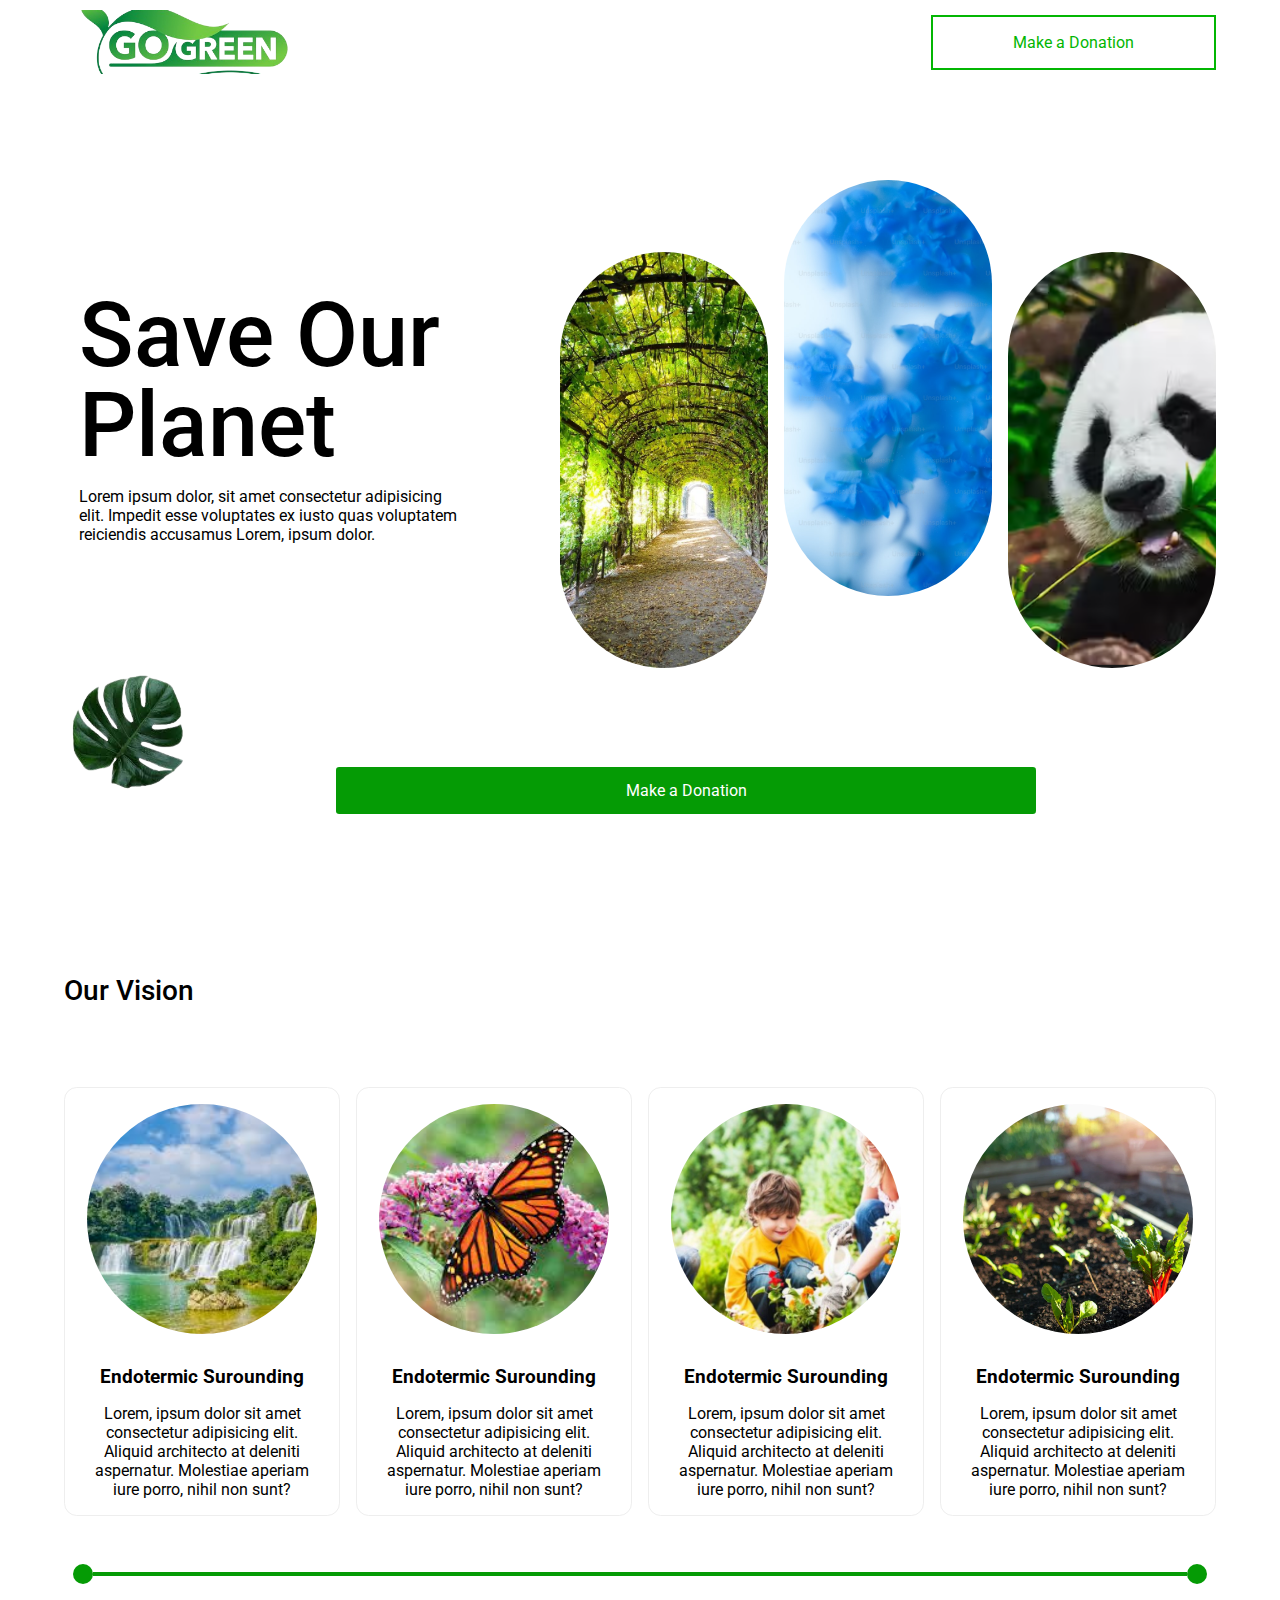
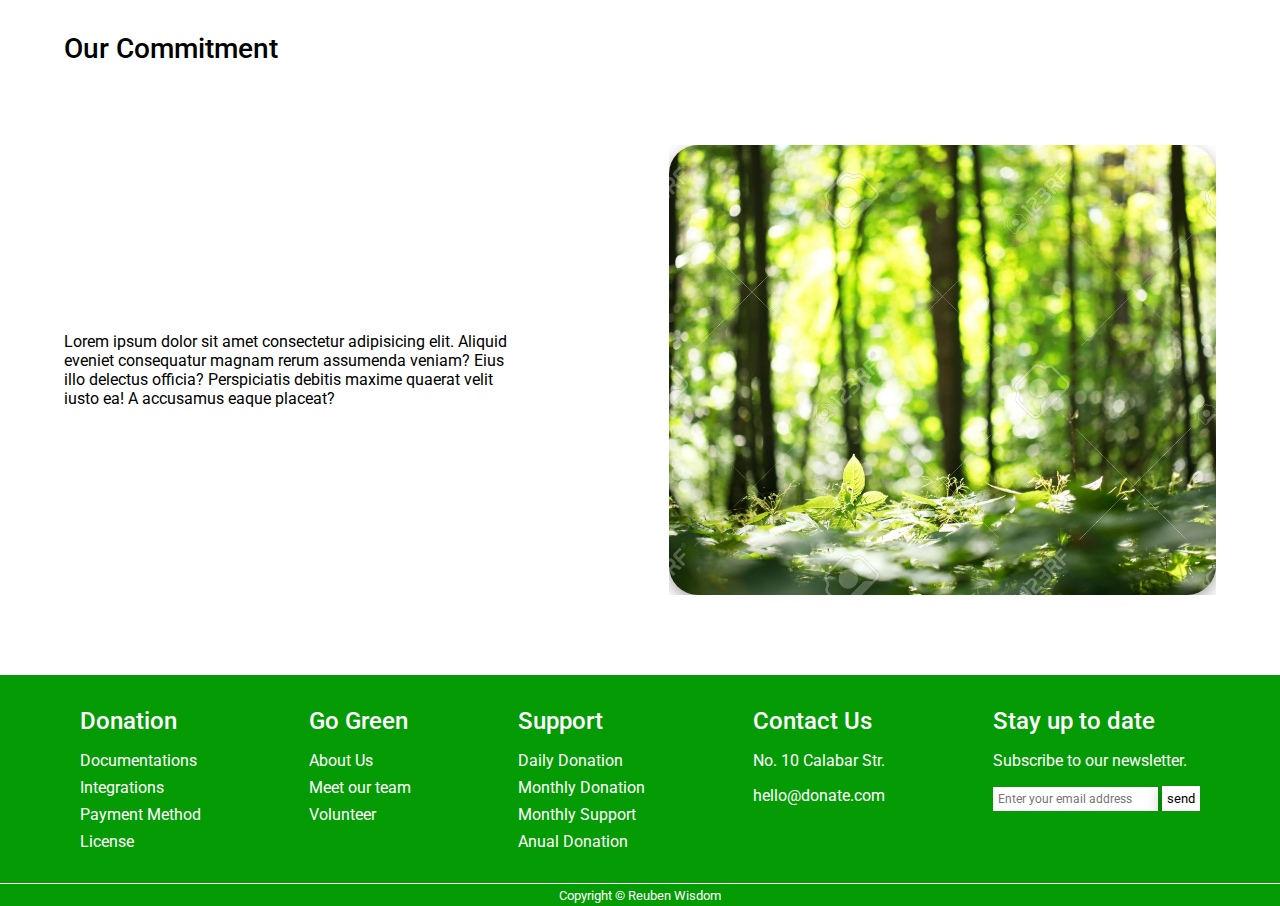
==== index.html @ 71fddc65 "Donation and Charity Website, project to be added to my portfolio" ====
<!DOCTYPE html>
<html lang="en">
<head>
    <meta charset="UTF-8">
    <meta name="viewport" content="width=device-width, initial-scale=1.0">
    <title>Donation</title>
    <link rel="stylesheet" href="./css/style.css">
</head>
<body>
    <header>
        <nav class="container">
            <div class="logo">
                <img src="./images/Logo_gogreen-removebg-preview.png" alt="">
            </div>

            <div class="nav_button">
                <button id="navigate">Make a Donation</button>
            </div>
        </nav>
    </header>

    <!-- End of header section -->

    <section>
        <div class="hero_column container">
            <div class="hero_row">
                <div class="hero_text">
                    <h1>Save Our Planet</h1>
                    <p>Lorem ipsum dolor, sit amet consectetur adipisicing elit. Impedit esse voluptates ex iusto quas voluptatem reiciendis accusamus Lorem, ipsum dolor.</p>
                </div>

                <div class="hero_images">
                    <div class="image_row first"></div>
                    <div class="image_row second"></div>
                    <div class="image_row third"></div>
                </div>
            </div>
        </div>
    </section>

    <div class="action_column container">
        <div class="action_row">
            <div class="action_img">
                <img src="./images/Green_leave-removebg-preview.png" alt="">
            </div>
    
            <div class="action_btn">
                <button id="next_page">Make a Donation</button>
            </div>
        </div>
    </div>

    <!-- End of the action coulumn section -->

    <section>
        <div class="vision_main container">
            <div class="vision_column">
                <div class="vision_text">
                    <h1>Our Vision</h1>
                </div>

                <div class="vision_card_container">
                    <!-- Card elements are generated using the javascript, and the data are stored in data.js -->
                </div>
            </div>
        </div>
    </section>

    <!-- End of the vision section -->


    <section class="container">
        <div class="web_line">
            <div class="circle"></div>
            <div class="line"></div>
            <div class="circle"></div>
        </div>
    </section>

    <!-- End of website line -->

    <section>
        <div class="commitment_main container">
            <div class="commitment_column">

                <div class="commitment_text">
                    <h1>Our Commitment</h1>
                </div>

                <div class="commitment_grid">
                    <div class="commitment_txt">
                        <p>Lorem ipsum dolor sit amet consectetur adipisicing elit. Aliquid eveniet consequatur magnam rerum assumenda veniam? Eius illo delectus officia? Perspiciatis debitis maxime quaerat velit iusto ea! A accusamus eaque placeat?</p>
                    </div>
                    <div class="commitment_img">
                        <img src="./images/Blur Forest.jpg" alt="">
                    </div>
                </div>
            </div>
        </div>
    </section>

    <!-- End of the commitment section -->


    <section class="footer">
        <div class="footer_row container">
            <div class="footer_column">
                <div class="footer_main">
                    <h2>Donation</h2>
                    <ul>
                        <li><a href="#">Documentations</a></li>
                        <li><a href="#">Integrations</a></li>
                        <li><a href="#">Payment Method</a></li>
                        <li><a href="#">License</a></li>
                    </ul>
                </div>
    
                <div class="footer_main">
                    <h2>Go Green</h2>
                    <ul>
                        <li><a href="#">About Us</a></li>
                        <li><a href="#">Meet our team</a></li>
                        <li><a href="#">Volunteer</a></li>
                    </ul>
                </div>
    
                <div class="footer_main">
                    <h2>Support</h2>
                    <ul>
                        <li><a href="#">Daily Donation</a></li>
                        <li><a href="#">Monthly Donation</a></li>
                        <li><a href="#">Monthly Support</a></li>
                        <li><a href="#">Anual Donation</a></li>
                    </ul>
                </div>
    
                <div class="footer_main">
                    <h2>Contact Us</h2>
                    <p>No. 10 Calabar Str.</p>
                    <p>hello@donate.com</p>
                </div>
    
                <div class="footer_main">
                    <h2>Stay up to date</h2>
                    <p>Subscribe to our newsletter.</p>
                    <div class="input-main2">
                        <div class="footer-input">
                            <input type="email" placeholder="Enter your email address">
                            <button>send</button>
                        </div>
                    </div>
                </div>
            </div>
        </div>
    </section>

    <section class="last">
        <div class="copy container">
            <div class="footer_copy">
                <small>Copyright &copy; Reuben Wisdom</small>
            </div>
        </div>
    </section>
    

    <script src="./scripts/data.js"></script>
    <script src="./scripts/app.js"></script>
</body>
</html>
---- css/style.css ----
@import url('https://fonts.googleapis.com/css2?family=Poppins:ital,wght@0,300;1,300;1,400;1,500;1,600;1,700&family=Prompt&family=Roboto:wght@100;300;400;500;700&display=swap');

*{
    margin: 0;
    padding: 0;
    box-sizing: border-box;
    font-family: 'Roboto', sans-serif;
    scroll-behavior: smooth;
    list-style: none;
    text-decoration: none;
    overflow-x: hidden;
}

:root{
    --text-color: #000;
    --bg-color: #fff;
    --transition: .4s ease;
    --box-shadow: rgba(0, 0, 0, 0.35) 0px 5px 15px;
    --bg2-color: rgb(5, 155, 5);
}

.container{
    width: 90%;
    margin: auto;
}

nav{
    display: flex;
    align-items: center;
    justify-content: space-between;
    padding: 10px 0;
}

.logo{
    height: 4rem;
    width: 15rem;
    cursor: pointer;
    overflow: hidden;
}

.logo img{
    height: 100%;
    width: 100%;
    object-fit: cover;
}

.nav_button button{
    padding: 1rem 5rem;
    background: transparent;
    border: 2px solid rgb(3, 182, 3);
    color: rgb(3, 182, 3);
    font-family: 'Roboto', sans-serif;
    font-size: 1rem;
    cursor: pointer;
}

/* End of header section */

.hero_column{
    margin-top: 6rem;
}

.hero_row{
    display: flex;
    /* align-items: center; */
    justify-content: space-between;
}

.hero_row .hero_text{
    max-width: 40%;
}

.hero_text{
    display: flex;
    flex-direction: column;
    gap: 1rem;
    margin-top: 6rem;
    padding: 15px;
}

.hero_text h1{
    font-size: 90px;
    font-weight: 500;
    line-height: 1;
    color: var(--text-color);
    overflow: hidden;
}

.hero_text p{
    width: 90%;
}

.hero_images{
    display: flex;
    gap: 1rem;
}

.image_row{
    height: 26rem;
    width: 13rem;
    background: red;
    border-radius: 7rem;
}

.first,
.third{
    margin-top: 4.5rem;
}

.first{
    background: url(../images/Green_walk.jpg);
    background-repeat: no-repeat;
    background-size: cover;
}

.second{
    background: url(../images/Blue\ Smoke.jpeg);
    background-repeat: no-repeat;
    background-size: cover;
}

.third{
    background: url(../images/panda\ real.png);
    background-repeat: no-repeat;
    background-size: cover;
}

/* End of hero section */

.action_row{
    display: flex;
    align-items: last baseline;
    gap: 9rem;
    margin-bottom: 3rem;
}

.action_img img{
    height: 8rem;
    width: 8rem;
    object-fit: cover;
}

.action_btn button{
    width: 700px;
    padding: .9rem .2rem;
    font-family: 'Roboto', sans-serif;
    font-size: 1rem;
    background: var(--bg2-color);
    color: var(--bg-color);
    outline: none;
    border: none;
    border-radius: .2rem;
    cursor: pointer;
}

.action_column{
    margin-bottom: 7rem;
}

/* End of action button section */

.vision_text h1{
    color: var(--text-color);
    font-size: 28px;
    font-weight: 500;
}

.vision_column{
    display: flex;
    flex-direction: column;
    gap: 5rem;
}

.card_main{
    border: 1px solid #eee;
    display: flex;
    flex-direction: column;
    align-items: center;
    max-width: 23rem;
    gap: 2rem;
    padding: 1rem;
    border-radius: .8rem;
}

.card_img{
    height: 230px;
    width: 230px;
    overflow: hidden;
}

.card_img img{
    height: 100%;
    width: 100%;
    object-fit: cover;
    border-radius: 50%;
}

.card_text{
    display: flex;
    flex-direction: column;
    gap: 1rem;
    text-align: center;
}

.vision_card_container{
    display: grid;
    grid-template-columns: repeat(4, 1fr);
    gap: 1rem;
}

/* End of Vision section */

.web_line{
    display: flex;
    align-items: center;
    justify-content: center;
    margin-top: 3rem;
    margin-bottom: 3rem;
}

.circle{
    height: 20px;
    width: 20px;
    border-radius: 50%;
    background: var(--bg2-color);
}

.line{
    height: 4px;
    width: 95%;
    background: var(--bg2-color);
}

/* End of the web_line section */

.commitment_column{
    display: flex;
    flex-direction: column;
    gap: 5rem;
}

.commitment_text h1{
    color: var(--text-color);
    font-size: 28px;
    font-weight: 500;
}

.commitment_grid{
    display: flex;
    gap: 2rem;
    align-items: center;
}

.commitment_grid .commitment_txt{
    width: 50%;
}

.commitment_grid .commitment_txt p{
    text-align: start;
    width: 80%;
}

.commitment_img{
    height: 450px;
    width: 550px;
    overflow: hidden;
}

.commitment_img img{
    height: 100%;
    width: 100%;
    object-fit: cover;
    border-radius: 1.8rem;
    box-shadow: var(--box-shadow);
}

/* End of the commitment section */

.footer{
    background: var(--bg2-color);
    margin-top: 5rem;
}

.footer_column{
    display: flex;
    padding: 2rem 1rem;
    justify-content: space-between;
}

.footer_main h2{
    color: var(--bg-color);
    font-weight: 500;
    font-size: 24px;
}

.footer_main{
    display: flex;
    flex-direction: column;
    gap: 1rem;
}

.footer_main ul{
    display: flex;
    flex-direction: column;
    gap: .5rem;
}

.footer_main ul li a{
    color: var(--bg-color);
    font-size: 16px;
    font-weight: 400;
}

.footer_main p{
    color: var(--bg-color);
}

.footer-input input,
.footer-input button{
    padding: .3rem ;
}

.footer-input input{
    outline: none;
    border: none;
    color: var(--text-color);
    font-size: 12px;
}

.footer-input button{
    background: var(--bg-color);
    outline: none;
    border: none;
    cursor: pointer;
    box-shadow: var(--box-shadow);
}

/* End of the footer section */

.last{
    background: var(--bg2-color);
    border-top: 1px solid var(--bg-color);
}

.copy{
    padding: .2rem;
}

.footer_copy{
    display: flex;
    align-items: center;
    justify-content: center;
}

.footer_copy small{
    color: var(--bg-color);
}

/* End of copy write section of this website */

/* Lets get started with the media query */

@media screen and (max-width: 400px) {

    .container{
        width: 95%;
    }

    .logo{
        height: 3rem;
        width: 10rem;
        overflow: hidden;
    }

    .logo img{
        padding: .2rem;
    }

    .nav_button button{
        padding: .5rem 2rem;
        font-size: .8rem;
    }

    .hero_column{
        margin-top: 1rem;
    }

    .hero_row{
        flex-direction: column;
    }

    .hero_row .hero_text{
        max-width: 100%;
        text-align: center;
    }

    .hero_text h1{
        font-size: 70px;
        overflow: hidden;
    }

    .hero_text p{
        width: 100%;
    }

    .hero_row .hero_images{
        width: 100%;
    }

    .hero_images{
        flex-direction: column;
        justify-content: center;
        align-items: center;
    }

    .image_row{
        height: 20rem;
        width: 80%;
        border-radius: 2rem;
    }

    .first,
    .third{
        margin-top: 0;
    }

    .action_row{
        align-items: center;
        justify-content: center;
        margin-top: 3rem;
        margin-bottom: 0;
    }

    .action_img {
        display: none;
    }

    .action_btn button{
        width: 200px;
    }

    .vision_card_container{
        grid-template-columns: repeat(1, 1fr);
    }

    .card_img{
        overflow: hidden;
    }

    .circle{
        height: 15px;
        width: 15px;
    }

    .line{
        height: 2.5px;
    }

    .commitment_grid{
        flex-direction: column;
    }

    .commitment_grid .commitment_txt{
        width: 100%;
    }

    .commitment_grid .commitment_txt p{
        width: 100%;
        text-align: center;
    }

    .commitment_img{
        height: 250px;
        width: 300px;
        border-radius: 1.8rem;
        overflow: hidden;
    }

    .footer_column{
        flex-direction: column;
        gap: 1rem;
    }

    .footer_main{
        align-items: center;
        gap: .3rem;
    }

    .footer_main p{
        text-align: center;
        font-size: 12px;
    }

    .footer_main ul{
        align-items: center;
    }

    .footer_main ul li a{
        font-size: 12px;
    }
}
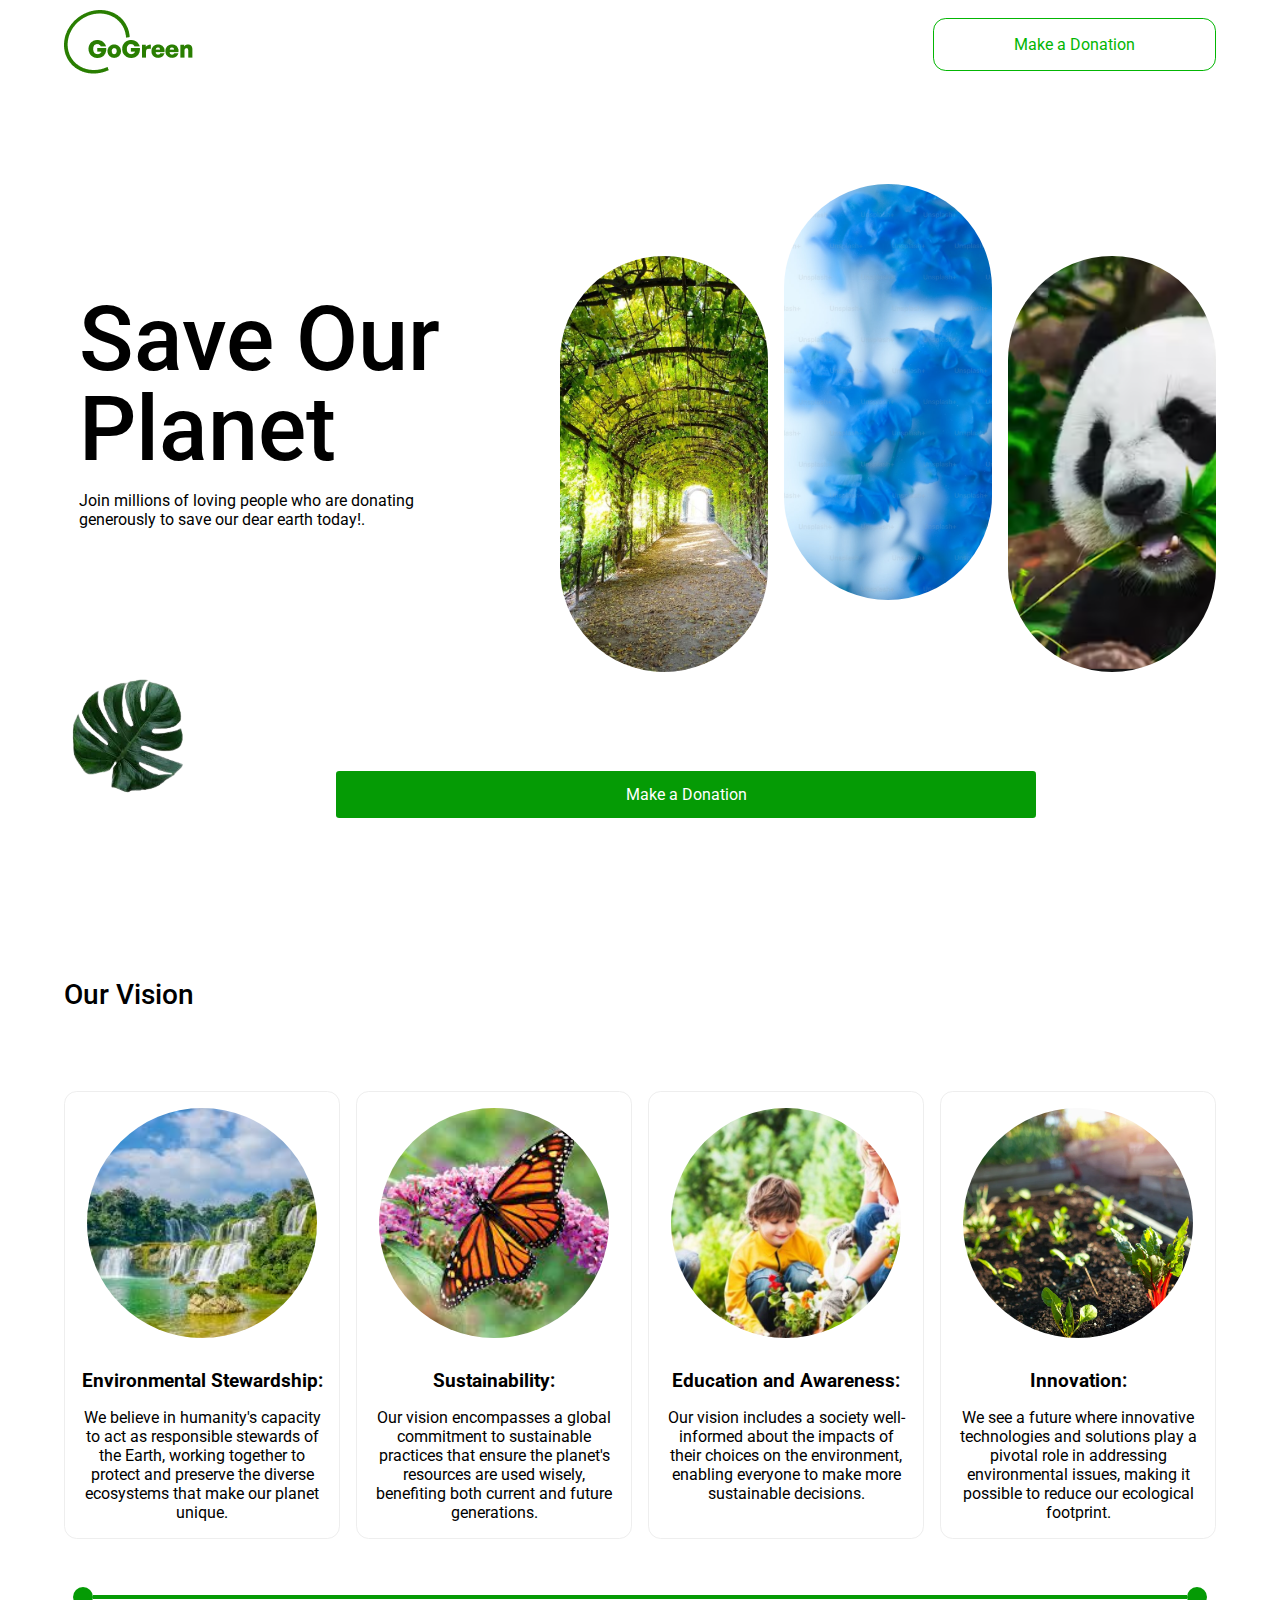
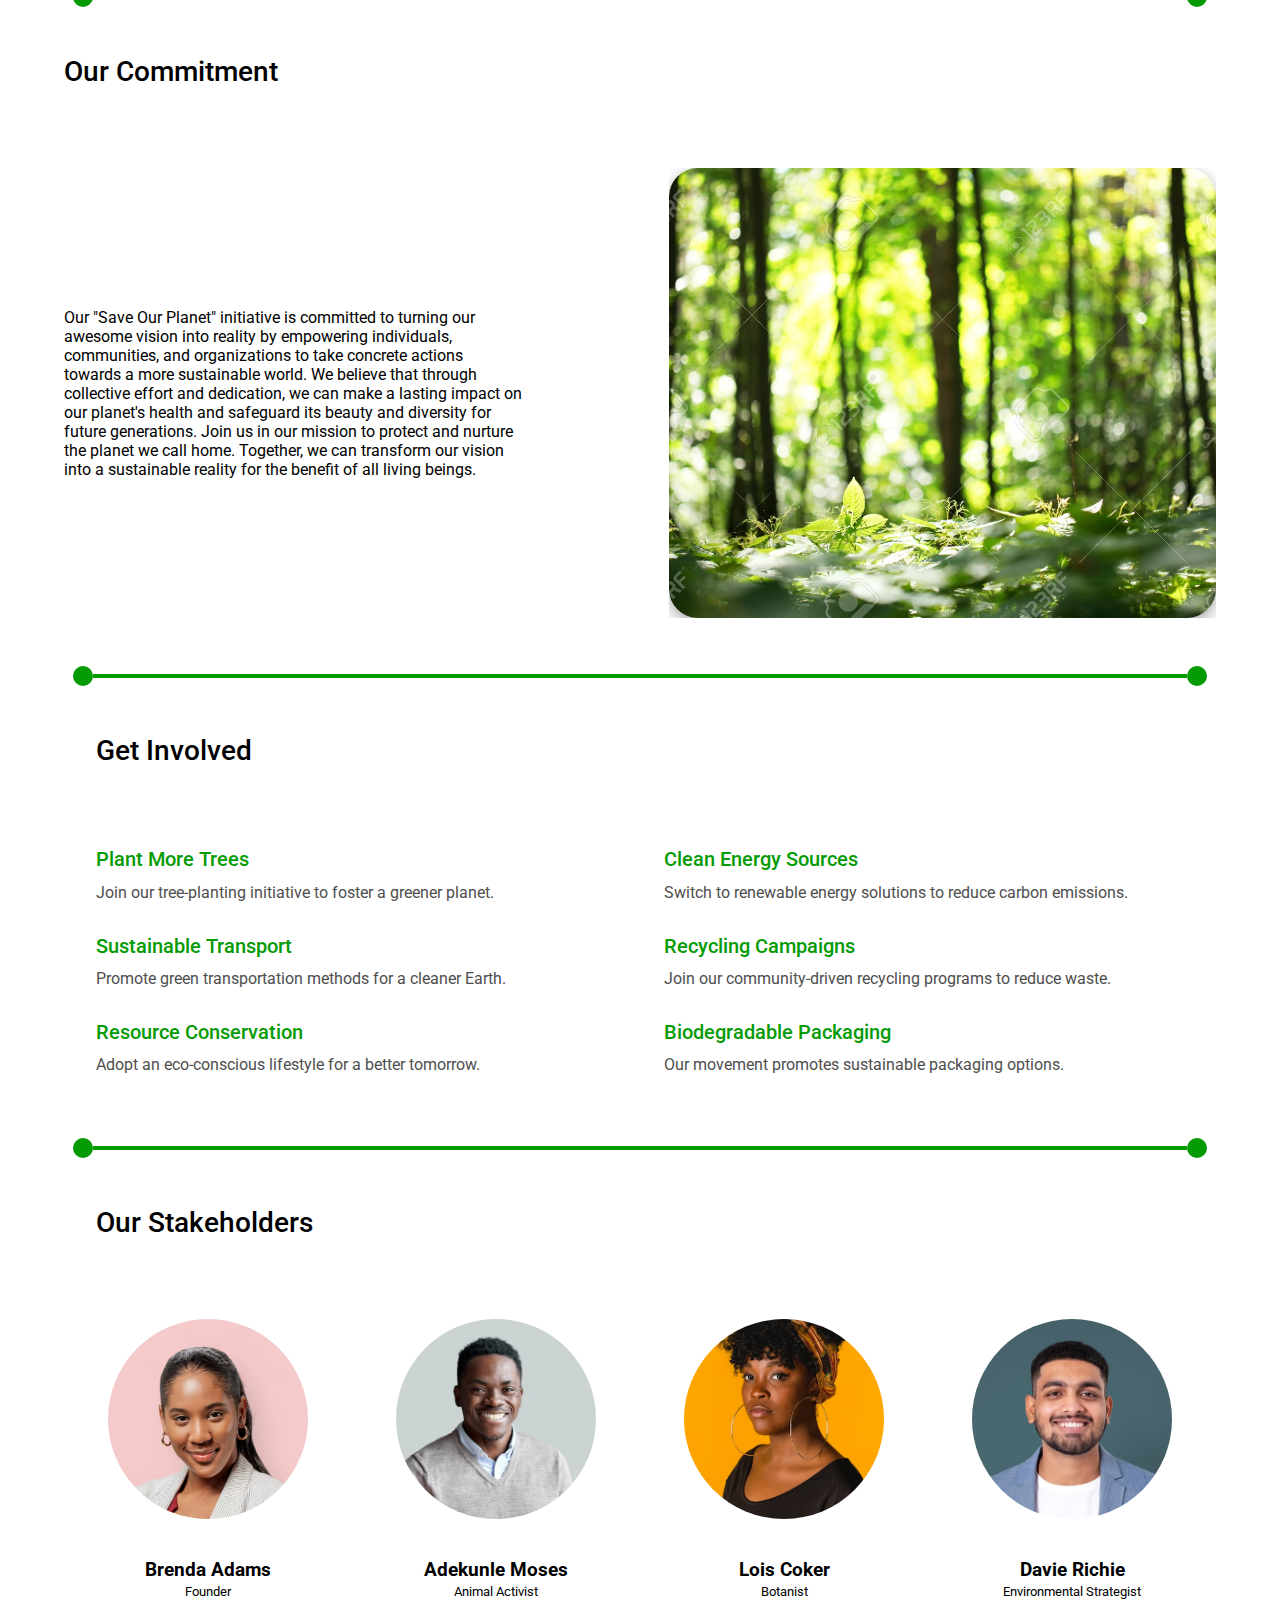
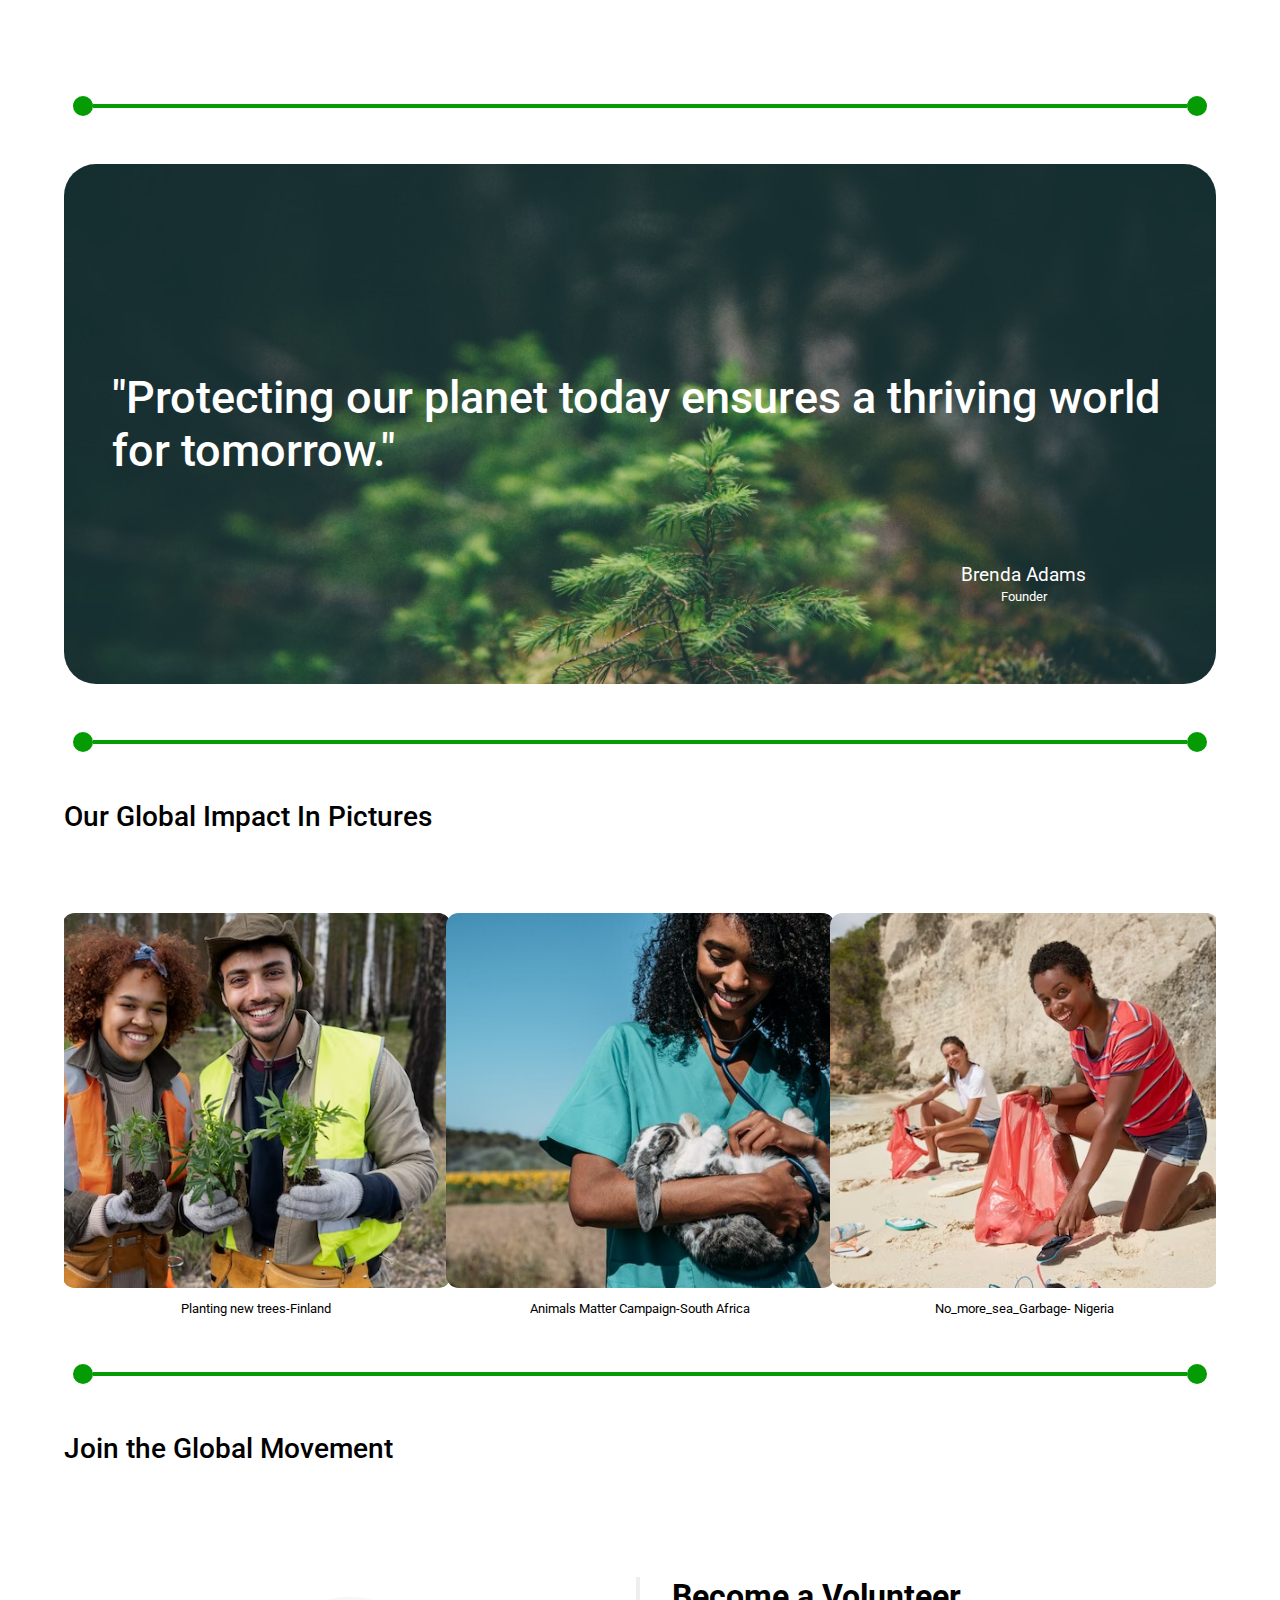
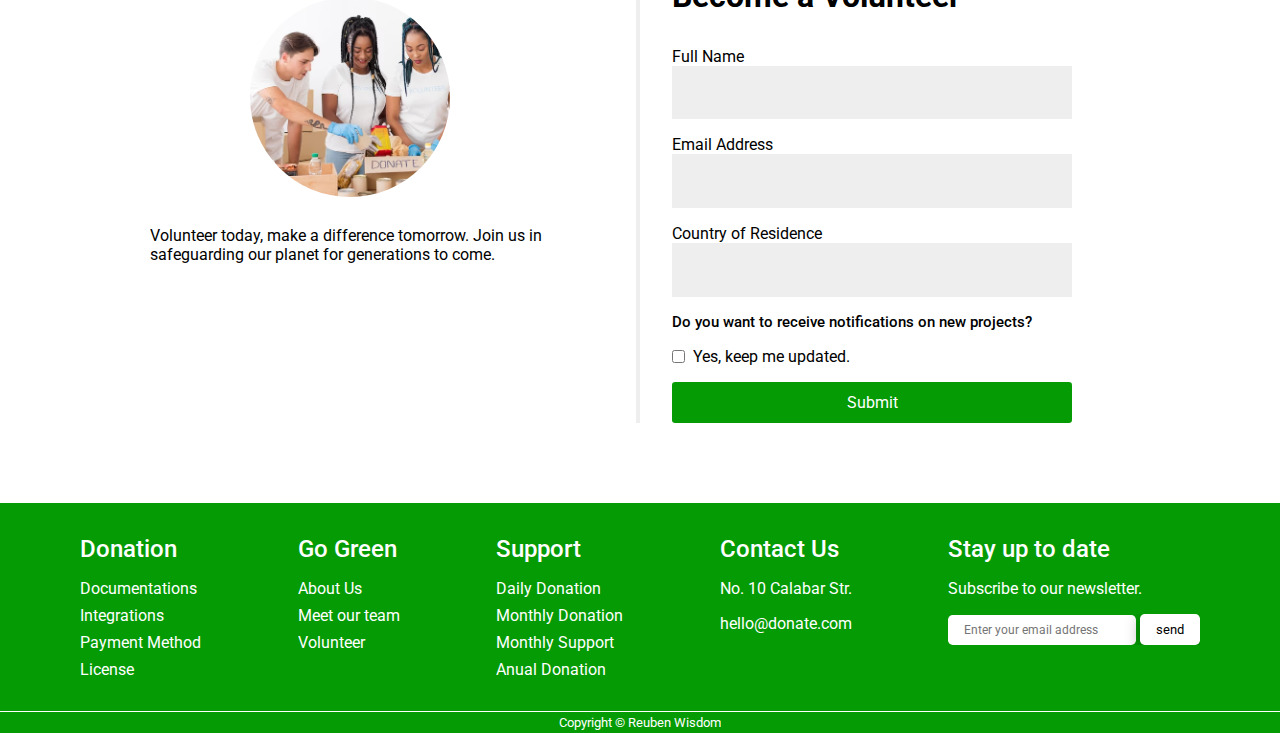
==== commit c800bdce: "Add files via upload" ====
--- a/index.html
+++ b/index.html
@@ -1,169 +1,349 @@
-<!DOCTYPE html>
-<html lang="en">
-<head>
-    <meta charset="UTF-8">
-    <meta name="viewport" content="width=device-width, initial-scale=1.0">
-    <title>Donation</title>
-    <link rel="stylesheet" href="./css/style.css">
-</head>
-<body>
-    <header>
-        <nav class="container">
-            <div class="logo">
-                <img src="./images/Logo_gogreen-removebg-preview.png" alt="">
-            </div>
-
-            <div class="nav_button">
-                <button id="navigate">Make a Donation</button>
-            </div>
-        </nav>
-    </header>
-
-    <!-- End of header section -->
-
-    <section>
-        <div class="hero_column container">
-            <div class="hero_row">
-                <div class="hero_text">
-                    <h1>Save Our Planet</h1>
-                    <p>Lorem ipsum dolor, sit amet consectetur adipisicing elit. Impedit esse voluptates ex iusto quas voluptatem reiciendis accusamus Lorem, ipsum dolor.</p>
-                </div>
-
-                <div class="hero_images">
-                    <div class="image_row first"></div>
-                    <div class="image_row second"></div>
-                    <div class="image_row third"></div>
-                </div>
-            </div>
-        </div>
-    </section>
-
-    <div class="action_column container">
-        <div class="action_row">
-            <div class="action_img">
-                <img src="./images/Green_leave-removebg-preview.png" alt="">
-            </div>
-    
-            <div class="action_btn">
-                <button id="next_page">Make a Donation</button>
-            </div>
-        </div>
-    </div>
-
-    <!-- End of the action coulumn section -->
-
-    <section>
-        <div class="vision_main container">
-            <div class="vision_column">
-                <div class="vision_text">
-                    <h1>Our Vision</h1>
-                </div>
-
-                <div class="vision_card_container">
-                    <!-- Card elements are generated using the javascript, and the data are stored in data.js -->
-                </div>
-            </div>
-        </div>
-    </section>
-
-    <!-- End of the vision section -->
-
-
-    <section class="container">
-        <div class="web_line">
-            <div class="circle"></div>
-            <div class="line"></div>
-            <div class="circle"></div>
-        </div>
-    </section>
-
-    <!-- End of website line -->
-
-    <section>
-        <div class="commitment_main container">
-            <div class="commitment_column">
-
-                <div class="commitment_text">
-                    <h1>Our Commitment</h1>
-                </div>
-
-                <div class="commitment_grid">
-                    <div class="commitment_txt">
-                        <p>Lorem ipsum dolor sit amet consectetur adipisicing elit. Aliquid eveniet consequatur magnam rerum assumenda veniam? Eius illo delectus officia? Perspiciatis debitis maxime quaerat velit iusto ea! A accusamus eaque placeat?</p>
-                    </div>
-                    <div class="commitment_img">
-                        <img src="./images/Blur Forest.jpg" alt="">
-                    </div>
-                </div>
-            </div>
-        </div>
-    </section>
-
-    <!-- End of the commitment section -->
-
-
-    <section class="footer">
-        <div class="footer_row container">
-            <div class="footer_column">
-                <div class="footer_main">
-                    <h2>Donation</h2>
-                    <ul>
-                        <li><a href="#">Documentations</a></li>
-                        <li><a href="#">Integrations</a></li>
-                        <li><a href="#">Payment Method</a></li>
-                        <li><a href="#">License</a></li>
-                    </ul>
-                </div>
-    
-                <div class="footer_main">
-                    <h2>Go Green</h2>
-                    <ul>
-                        <li><a href="#">About Us</a></li>
-                        <li><a href="#">Meet our team</a></li>
-                        <li><a href="#">Volunteer</a></li>
-                    </ul>
-                </div>
-    
-                <div class="footer_main">
-                    <h2>Support</h2>
-                    <ul>
-                        <li><a href="#">Daily Donation</a></li>
-                        <li><a href="#">Monthly Donation</a></li>
-                        <li><a href="#">Monthly Support</a></li>
-                        <li><a href="#">Anual Donation</a></li>
-                    </ul>
-                </div>
-    
-                <div class="footer_main">
-                    <h2>Contact Us</h2>
-                    <p>No. 10 Calabar Str.</p>
-                    <p>hello@donate.com</p>
-                </div>
-    
-                <div class="footer_main">
-                    <h2>Stay up to date</h2>
-                    <p>Subscribe to our newsletter.</p>
-                    <div class="input-main2">
-                        <div class="footer-input">
-                            <input type="email" placeholder="Enter your email address">
-                            <button>send</button>
-                        </div>
-                    </div>
-                </div>
-            </div>
-        </div>
-    </section>
-
-    <section class="last">
-        <div class="copy container">
-            <div class="footer_copy">
-                <small>Copyright &copy; Reuben Wisdom</small>
-            </div>
-        </div>
-    </section>
-    
-
-    <script src="./scripts/data.js"></script>
-    <script src="./scripts/app.js"></script>
-</body>
+<!DOCTYPE html>
+<html lang="en">
+<head>
+    <meta charset="UTF-8">
+    <meta name="viewport" content="width=device-width, initial-scale=1.0">
+    <title>Donation</title>
+    <link rel="stylesheet" href="./css/style.css">
+</head>
+<body>
+    <header>
+        <nav class="container">
+            <div class="logo">
+                <img src="./images/Union.png" alt="">
+            </div>
+
+            <div class="nav_button">
+                <button id="navigate">Make a Donation</button>
+            </div>
+        </nav>
+    </header>
+
+    <!-- End of header section -->
+
+    <section>
+        <div class="hero_column container">
+            <div class="hero_row">
+                <div class="hero_text">
+                    <h1>Save Our Planet</h1>
+                    <p>Join millions of loving people who are donating generously to save our dear earth today!.</p>
+                </div>
+
+                <div class="hero_images">
+                    <div class="image_row first"></div>
+                    <div class="image_row second"></div>
+                    <div class="image_row third"></div>
+                </div>
+            </div>
+        </div>
+    </section>
+
+    <div class="action_column container">
+        <div class="action_row">
+            <div class="action_img">
+                <img src="./images/Green_leave-removebg-preview.png" alt="">
+            </div>
+    
+            <div class="action_btn">
+                <button id="next_page">Make a Donation</button>
+            </div>
+        </div>
+    </div>
+
+    <!-- End of the action coulumn section -->
+
+    <section>
+        <div class="vision_main container">
+            <div class="vision_column">
+                <div class="vision_text">
+                    <h1>Our Vision</h1>
+                </div>
+
+                <div class="vision_card_container">
+                    <!-- Card elements are generated using the javascript, and the data are stored in data.js -->
+                </div>
+            </div>
+        </div>
+    </section>
+
+    <!-- End of the vision section -->
+
+
+    <section class="container">
+        <div class="web_line">
+            <div class="circle"></div>
+            <div class="line"></div>
+            <div class="circle"></div>
+        </div>
+    </section>
+
+    <!-- End of website line -->
+
+    <section>
+        <div class="commitment_main container">
+            <div class="commitment_column">
+
+                <div class="commitment_text">
+                    <h1>Our Commitment</h1>
+                </div>
+
+                <div class="commitment_grid">
+                    <div class="commitment_txt">
+                        <p>Our "Save Our Planet" initiative is committed to turning our awesome vision into reality by empowering individuals, communities, and organizations to take concrete actions towards a more sustainable world. We believe that through collective effort and dedication, we can make a lasting impact on our planet's health and safeguard its beauty and diversity for future generations.
+                            Join us in our mission to protect and nurture the planet we call home. Together, we can transform our vision into a sustainable reality for the benefit of all living beings.</p>
+                    </div>
+                    <div class="commitment_img">
+                        <img src="./images/Blur Forest.jpg" alt="">
+                    </div>
+                </div>
+            </div>
+        </div>
+    </section>
+
+    <!-- End of the commitment section -->
+
+
+    <section class="container">
+        <div class="web_line">
+            <div class="circle"></div>
+            <div class="line"></div>
+            <div class="circle"></div>
+        </div>
+    </section>
+
+    <!-- End of second web_line section -->
+
+
+    <section>
+        <div class="involved_main container">
+            <div class="involved_column">
+                <div class="involved_text">
+                    <h1>Get Involved</h1>
+                </div>
+
+                <div class="involved_grid">
+                    <!-- involved elements are generated using the javascript, and the data are stored in data.js -->
+                </div>
+            </div>
+        </div>
+    </section>
+
+    <!-- End of the involved section of this website -->
+
+    <section class="container">
+        <div class="web_line">
+            <div class="circle"></div>
+            <div class="line"></div>
+            <div class="circle"></div>
+        </div>
+    </section>
+
+    <!-- End of the third web_line section-->
+
+
+    <section>
+        <div class="stake_row container">
+            <div class="stake_column">
+                <div class="stake_text">
+                    <h1>Our Stakeholders</h1>
+                </div>
+
+                <div class="stake_grid">
+                    <!-- stake_grid elements are generated using the javascript, and the data are stored in data.js -->
+                </div>
+            </div>
+        </div>
+    </section>
+
+    <!-- End of the stake holder section -->
+
+    <section class="container">
+        <div class="web_line">
+            <div class="circle"></div>
+            <div class="line"></div>
+            <div class="circle"></div>
+        </div>
+    </section>
+
+    <!-- End of the fourth web_line section -->
+
+
+    <section>
+        <div class="planet_row container">
+            <div class="planet_col">
+                <div class="big_text">
+                    <h1>"Protecting our planet today ensures a thriving world for tomorrow."</h1>
+                </div>
+                <div class="small_text">
+                    <h3>Brenda Adams</h3>
+                    <small>Founder</small>
+                </div>
+            </div>
+        </div>
+    </section>
+
+
+    <!-- End of the planet advice section -->
+
+    <section class="container">
+        <div class="web_line">
+            <div class="circle"></div>
+            <div class="line"></div>
+            <div class="circle"></div>
+        </div>
+    </section>
+
+    <!-- End of the fifth web_line section -->
+
+    <section>
+        <div class="global_row container">
+            <div class="global_col">
+                <div class="global_text">
+                    <h1>Our Global Impact In Pictures</h1>
+                </div>
+
+                <div class="global_grid">
+                    <!-- global_grid elements are generated using the javascript, and the data are stored in data.js -->
+                </div>
+            </div>
+        </div>
+    </section>
+
+    <!-- End of the global section -->
+
+
+    <section class="container">
+        <div class="web_line">
+            <div class="circle"></div>
+            <div class="line"></div>
+            <div class="circle"></div>
+        </div>
+    </section>
+
+    <!-- End of the six web_line section -->
+
+    <section>
+        <div class="movement_container container">
+            <div class="movement_col">
+                <div class="movement_text">
+                    <h1>Join the Global Movement</h1>
+                </div>
+
+                <div class="main_form_row">
+                    <div class="row_one">
+                        <div class="row_image">
+                            <img src="./images/communicate.png" alt="">
+                        </div>
+                        <div class="row_text">
+                            <p>Volunteer today, make a difference tomorrow. Join us in safeguarding our planet for generations to come.</p>
+                        </div>
+                    </div>
+    
+    
+    
+                    <div class="row_two">
+                        <h1>Become a Volunteer</h1>
+                        <form action="" class="form">
+                            <div class="name">
+                                <label for="fullame">Full Name</label> <br>
+                                <input type="text" id="fullname" name="Full_Name">
+                            </div>
+        
+                            <div class="email">
+                                <label for="email">Email Address</label> <br>
+                                <input type="email" id="email" name="email">
+                            </div>
+        
+                            <div class="country">
+                                <label for="country">Country of Residence</label> <br>
+                                <input type="text" id="country" name="Country">
+                            </div>
+    
+                            <div class="thanks">
+                                <h3>Do you want to receive notifications on new projects?</h3>
+    
+                                <div class="flex_check">
+                                    <input type="checkbox">
+                                    <p>Yes, keep me updated.</p>
+                                </div>
+                            </div>
+    
+                            <div class="donation_btn">
+                                <button>Submit</button>
+                            </div>
+                        </form>
+                    </div>
+                </div>
+            </div>
+        </div>
+    </section>
+
+    <!-- End of the movement section -->
+
+    <!-- Hold on, get back later to the footer section... lets add more components -->
+    <section class="footer">
+        <div class="footer_row container">
+            <div class="footer_column">
+                <div class="footer_main">
+                    <h2>Donation</h2>
+                    <ul>
+                        <li><a href="#">Documentations</a></li>
+                        <li><a href="#">Integrations</a></li>
+                        <li><a href="#">Payment Method</a></li>
+                        <li><a href="#">License</a></li>
+                    </ul>
+                </div>
+    
+                <div class="footer_main">
+                    <h2>Go Green</h2>
+                    <ul>
+                        <li><a href="#">About Us</a></li>
+                        <li><a href="#">Meet our team</a></li>
+                        <li><a href="#">Volunteer</a></li>
+                    </ul>
+                </div>
+    
+                <div class="footer_main">
+                    <h2>Support</h2>
+                    <ul>
+                        <li><a href="#">Daily Donation</a></li>
+                        <li><a href="#">Monthly Donation</a></li>
+                        <li><a href="#">Monthly Support</a></li>
+                        <li><a href="#">Anual Donation</a></li>
+                    </ul>
+                </div>
+    
+                <div class="footer_main">
+                    <h2>Contact Us</h2>
+                    <p>No. 10 Calabar Str.</p>
+                    <p>hello@donate.com</p>
+                </div>
+    
+                <div class="footer_main">
+                    <h2>Stay up to date</h2>
+                    <p>Subscribe to our newsletter.</p>
+                    <div class="input-main2">
+                        <div class="footer-input">
+                            <input type="email" placeholder="Enter your email address">
+                            <button>send</button>
+                        </div>
+                    </div>
+                </div>
+            </div>
+        </div>
+    </section>
+
+    <section class="last">
+        <div class="copy container">
+            <div class="footer_copy">
+                <small>Copyright &copy; Reuben Wisdom</small>
+            </div>
+        </div>
+    </section>
+    
+
+    <script src="./scripts/data.js"></script>
+    <script src="./scripts/infos.js"></script>
+    <script src="./scripts/app.js"></script>
+</body>
 </html>--- a/css/style.css
+++ b/css/style.css
@@ -1,501 +1,919 @@
-@import url('https://fonts.googleapis.com/css2?family=Poppins:ital,wght@0,300;1,300;1,400;1,500;1,600;1,700&family=Prompt&family=Roboto:wght@100;300;400;500;700&display=swap');
-
-*{
-    margin: 0;
-    padding: 0;
-    box-sizing: border-box;
-    font-family: 'Roboto', sans-serif;
-    scroll-behavior: smooth;
-    list-style: none;
-    text-decoration: none;
-    overflow-x: hidden;
-}
-
-:root{
-    --text-color: #000;
-    --bg-color: #fff;
-    --transition: .4s ease;
-    --box-shadow: rgba(0, 0, 0, 0.35) 0px 5px 15px;
-    --bg2-color: rgb(5, 155, 5);
-}
-
-.container{
-    width: 90%;
-    margin: auto;
-}
-
-nav{
-    display: flex;
-    align-items: center;
-    justify-content: space-between;
-    padding: 10px 0;
-}
-
-.logo{
-    height: 4rem;
-    width: 15rem;
-    cursor: pointer;
-    overflow: hidden;
-}
-
-.logo img{
-    height: 100%;
-    width: 100%;
-    object-fit: cover;
-}
-
-.nav_button button{
-    padding: 1rem 5rem;
-    background: transparent;
-    border: 2px solid rgb(3, 182, 3);
-    color: rgb(3, 182, 3);
-    font-family: 'Roboto', sans-serif;
-    font-size: 1rem;
-    cursor: pointer;
-}
-
-/* End of header section */
-
-.hero_column{
-    margin-top: 6rem;
-}
-
-.hero_row{
-    display: flex;
-    /* align-items: center; */
-    justify-content: space-between;
-}
-
-.hero_row .hero_text{
-    max-width: 40%;
-}
-
-.hero_text{
-    display: flex;
-    flex-direction: column;
-    gap: 1rem;
-    margin-top: 6rem;
-    padding: 15px;
-}
-
-.hero_text h1{
-    font-size: 90px;
-    font-weight: 500;
-    line-height: 1;
-    color: var(--text-color);
-    overflow: hidden;
-}
-
-.hero_text p{
-    width: 90%;
-}
-
-.hero_images{
-    display: flex;
-    gap: 1rem;
-}
-
-.image_row{
-    height: 26rem;
-    width: 13rem;
-    background: red;
-    border-radius: 7rem;
-}
-
-.first,
-.third{
-    margin-top: 4.5rem;
-}
-
-.first{
-    background: url(../images/Green_walk.jpg);
-    background-repeat: no-repeat;
-    background-size: cover;
-}
-
-.second{
-    background: url(../images/Blue\ Smoke.jpeg);
-    background-repeat: no-repeat;
-    background-size: cover;
-}
-
-.third{
-    background: url(../images/panda\ real.png);
-    background-repeat: no-repeat;
-    background-size: cover;
-}
-
-/* End of hero section */
-
-.action_row{
-    display: flex;
-    align-items: last baseline;
-    gap: 9rem;
-    margin-bottom: 3rem;
-}
-
-.action_img img{
-    height: 8rem;
-    width: 8rem;
-    object-fit: cover;
-}
-
-.action_btn button{
-    width: 700px;
-    padding: .9rem .2rem;
-    font-family: 'Roboto', sans-serif;
-    font-size: 1rem;
-    background: var(--bg2-color);
-    color: var(--bg-color);
-    outline: none;
-    border: none;
-    border-radius: .2rem;
-    cursor: pointer;
-}
-
-.action_column{
-    margin-bottom: 7rem;
-}
-
-/* End of action button section */
-
-.vision_text h1{
-    color: var(--text-color);
-    font-size: 28px;
-    font-weight: 500;
-}
-
-.vision_column{
-    display: flex;
-    flex-direction: column;
-    gap: 5rem;
-}
-
-.card_main{
-    border: 1px solid #eee;
-    display: flex;
-    flex-direction: column;
-    align-items: center;
-    max-width: 23rem;
-    gap: 2rem;
-    padding: 1rem;
-    border-radius: .8rem;
-}
-
-.card_img{
-    height: 230px;
-    width: 230px;
-    overflow: hidden;
-}
-
-.card_img img{
-    height: 100%;
-    width: 100%;
-    object-fit: cover;
-    border-radius: 50%;
-}
-
-.card_text{
-    display: flex;
-    flex-direction: column;
-    gap: 1rem;
-    text-align: center;
-}
-
-.vision_card_container{
-    display: grid;
-    grid-template-columns: repeat(4, 1fr);
-    gap: 1rem;
-}
-
-/* End of Vision section */
-
-.web_line{
-    display: flex;
-    align-items: center;
-    justify-content: center;
-    margin-top: 3rem;
-    margin-bottom: 3rem;
-}
-
-.circle{
-    height: 20px;
-    width: 20px;
-    border-radius: 50%;
-    background: var(--bg2-color);
-}
-
-.line{
-    height: 4px;
-    width: 95%;
-    background: var(--bg2-color);
-}
-
-/* End of the web_line section */
-
-.commitment_column{
-    display: flex;
-    flex-direction: column;
-    gap: 5rem;
-}
-
-.commitment_text h1{
-    color: var(--text-color);
-    font-size: 28px;
-    font-weight: 500;
-}
-
-.commitment_grid{
-    display: flex;
-    gap: 2rem;
-    align-items: center;
-}
-
-.commitment_grid .commitment_txt{
-    width: 50%;
-}
-
-.commitment_grid .commitment_txt p{
-    text-align: start;
-    width: 80%;
-}
-
-.commitment_img{
-    height: 450px;
-    width: 550px;
-    overflow: hidden;
-}
-
-.commitment_img img{
-    height: 100%;
-    width: 100%;
-    object-fit: cover;
-    border-radius: 1.8rem;
-    box-shadow: var(--box-shadow);
-}
-
-/* End of the commitment section */
-
-.footer{
-    background: var(--bg2-color);
-    margin-top: 5rem;
-}
-
-.footer_column{
-    display: flex;
-    padding: 2rem 1rem;
-    justify-content: space-between;
-}
-
-.footer_main h2{
-    color: var(--bg-color);
-    font-weight: 500;
-    font-size: 24px;
-}
-
-.footer_main{
-    display: flex;
-    flex-direction: column;
-    gap: 1rem;
-}
-
-.footer_main ul{
-    display: flex;
-    flex-direction: column;
-    gap: .5rem;
-}
-
-.footer_main ul li a{
-    color: var(--bg-color);
-    font-size: 16px;
-    font-weight: 400;
-}
-
-.footer_main p{
-    color: var(--bg-color);
-}
-
-.footer-input input,
-.footer-input button{
-    padding: .3rem ;
-}
-
-.footer-input input{
-    outline: none;
-    border: none;
-    color: var(--text-color);
-    font-size: 12px;
-}
-
-.footer-input button{
-    background: var(--bg-color);
-    outline: none;
-    border: none;
-    cursor: pointer;
-    box-shadow: var(--box-shadow);
-}
-
-/* End of the footer section */
-
-.last{
-    background: var(--bg2-color);
-    border-top: 1px solid var(--bg-color);
-}
-
-.copy{
-    padding: .2rem;
-}
-
-.footer_copy{
-    display: flex;
-    align-items: center;
-    justify-content: center;
-}
-
-.footer_copy small{
-    color: var(--bg-color);
-}
-
-/* End of copy write section of this website */
-
-/* Lets get started with the media query */
-
-@media screen and (max-width: 400px) {
-
-    .container{
-        width: 95%;
-    }
-
-    .logo{
-        height: 3rem;
-        width: 10rem;
-        overflow: hidden;
-    }
-
-    .logo img{
-        padding: .2rem;
-    }
-
-    .nav_button button{
-        padding: .5rem 2rem;
-        font-size: .8rem;
-    }
-
-    .hero_column{
-        margin-top: 1rem;
-    }
-
-    .hero_row{
-        flex-direction: column;
-    }
-
-    .hero_row .hero_text{
-        max-width: 100%;
-        text-align: center;
-    }
-
-    .hero_text h1{
-        font-size: 70px;
-        overflow: hidden;
-    }
-
-    .hero_text p{
-        width: 100%;
-    }
-
-    .hero_row .hero_images{
-        width: 100%;
-    }
-
-    .hero_images{
-        flex-direction: column;
-        justify-content: center;
-        align-items: center;
-    }
-
-    .image_row{
-        height: 20rem;
-        width: 80%;
-        border-radius: 2rem;
-    }
-
-    .first,
-    .third{
-        margin-top: 0;
-    }
-
-    .action_row{
-        align-items: center;
-        justify-content: center;
-        margin-top: 3rem;
-        margin-bottom: 0;
-    }
-
-    .action_img {
-        display: none;
-    }
-
-    .action_btn button{
-        width: 200px;
-    }
-
-    .vision_card_container{
-        grid-template-columns: repeat(1, 1fr);
-    }
-
-    .card_img{
-        overflow: hidden;
-    }
-
-    .circle{
-        height: 15px;
-        width: 15px;
-    }
-
-    .line{
-        height: 2.5px;
-    }
-
-    .commitment_grid{
-        flex-direction: column;
-    }
-
-    .commitment_grid .commitment_txt{
-        width: 100%;
-    }
-
-    .commitment_grid .commitment_txt p{
-        width: 100%;
-        text-align: center;
-    }
-
-    .commitment_img{
-        height: 250px;
-        width: 300px;
-        border-radius: 1.8rem;
-        overflow: hidden;
-    }
-
-    .footer_column{
-        flex-direction: column;
-        gap: 1rem;
-    }
-
-    .footer_main{
-        align-items: center;
-        gap: .3rem;
-    }
-
-    .footer_main p{
-        text-align: center;
-        font-size: 12px;
-    }
-
-    .footer_main ul{
-        align-items: center;
-    }
-
-    .footer_main ul li a{
-        font-size: 12px;
-    }
+@import url('https://fonts.googleapis.com/css2?family=Poppins:ital,wght@0,300;1,300;1,400;1,500;1,600;1,700&family=Prompt&family=Roboto:wght@100;300;400;500;700&display=swap');
+
+*{
+    margin: 0;
+    padding: 0;
+    box-sizing: border-box;
+    font-family: 'Roboto', sans-serif;
+    scroll-behavior: smooth;
+    list-style: none;
+    text-decoration: none;
+    overflow-x: hidden;
+}
+
+:root{
+    --text-color: #000;
+    --bg-color: #fff;
+    --transition: .4s ease;
+    --box-shadow: rgba(0, 0, 0, 0.35) 0px 5px 15px;
+    --bg2-color: rgb(5, 155, 5);
+}
+
+.container{
+    width: 90%;
+    margin: auto;
+}
+
+nav{
+    display: flex;
+    align-items: center;
+    justify-content: space-between;
+    padding: 10px 0;
+}
+
+/* .logo{
+    height: 4rem;
+    width: 15rem;
+    cursor: pointer;
+    overflow: hidden;
+}
+
+.logo img{
+    height: 100%;
+    width: 100%;
+    object-fit: cover;
+} */
+
+.nav_button button{
+    padding: 1rem 5rem;
+    background: transparent;
+    border: 1px solid rgb(3, 182, 3);
+    color: rgb(3, 182, 3);
+    font-family: 'Roboto', sans-serif;
+    font-size: 1rem;
+    cursor: pointer;
+    border-radius: .8rem;
+}
+
+/* End of header section */
+
+.hero_column{
+    margin-top: 6rem;
+}
+
+.hero_row{
+    display: flex;
+    /* align-items: center; */
+    justify-content: space-between;
+}
+
+.hero_row .hero_text{
+    max-width: 40%;
+}
+
+.hero_text{
+    display: flex;
+    flex-direction: column;
+    gap: 1rem;
+    margin-top: 6rem;
+    padding: 15px;
+}
+
+.hero_text h1{
+    font-size: 90px;
+    font-weight: 500;
+    line-height: 1;
+    color: var(--text-color);
+    overflow: hidden;
+}
+
+.hero_text p{
+    width: 90%;
+}
+
+.hero_images{
+    display: flex;
+    gap: 1rem;
+}
+
+.image_row{
+    height: 26rem;
+    width: 13rem;
+    background: red;
+    border-radius: 7rem;
+}
+
+.first,
+.third{
+    margin-top: 4.5rem;
+}
+
+.first{
+    background: url(../images/Green_walk.jpg);
+    background-repeat: no-repeat;
+    background-size: cover;
+}
+
+.second{
+    background: url(../images/Blue\ Smoke.jpeg);
+    background-repeat: no-repeat;
+    background-size: cover;
+}
+
+.third{
+    background: url(../images/panda\ real.png);
+    background-repeat: no-repeat;
+    background-size: cover;
+}
+
+/* End of hero section */
+
+.action_row{
+    display: flex;
+    align-items: last baseline;
+    gap: 9rem;
+    margin-bottom: 3rem;
+}
+
+.action_img img{
+    height: 8rem;
+    width: 8rem;
+    object-fit: cover;
+}
+
+.action_btn button{
+    width: 700px;
+    padding: .9rem .2rem;
+    font-family: 'Roboto', sans-serif;
+    font-size: 1rem;
+    background: var(--bg2-color);
+    color: var(--bg-color);
+    outline: none;
+    border: none;
+    border-radius: .2rem;
+    cursor: pointer;
+}
+
+.action_column{
+    margin-bottom: 7rem;
+}
+
+/* End of action button section */
+
+.vision_text h1{
+    color: var(--text-color);
+    font-size: 28px;
+    font-weight: 500;
+}
+
+.vision_column{
+    display: flex;
+    flex-direction: column;
+    gap: 5rem;
+}
+
+.card_main{
+    border: 1px solid #eee;
+    display: flex;
+    flex-direction: column;
+    align-items: center;
+    max-width: 23rem;
+    gap: 2rem;
+    padding: 1rem;
+    border-radius: .8rem;
+}
+
+.card_img{
+    height: 230px;
+    width: 230px;
+    overflow: hidden;
+}
+
+.card_img img{
+    height: 100%;
+    width: 100%;
+    object-fit: cover;
+    border-radius: 50%;
+}
+
+.card_text{
+    display: flex;
+    flex-direction: column;
+    gap: 1rem;
+    text-align: center;
+}
+
+.vision_card_container{
+    display: grid;
+    grid-template-columns: repeat(4, 1fr);
+    gap: 1rem;
+}
+
+/* End of Vision section */
+
+.web_line{
+    display: flex;
+    align-items: center;
+    justify-content: center;
+    margin-top: 3rem;
+    margin-bottom: 3rem;
+}
+
+.circle{
+    height: 20px;
+    width: 20px;
+    border-radius: 50%;
+    background: var(--bg2-color);
+}
+
+.line{
+    height: 4px;
+    width: 95%;
+    background: var(--bg2-color);
+}
+
+/* End of the web_line section */
+
+.commitment_column{
+    display: flex;
+    flex-direction: column;
+    gap: 5rem;
+}
+
+.commitment_text h1{
+    color: var(--text-color);
+    font-size: 28px;
+    font-weight: 500;
+}
+
+.commitment_grid{
+    display: flex;
+    gap: 2rem;
+    align-items: center;
+}
+
+.commitment_grid .commitment_txt{
+    width: 50%;
+}
+
+.commitment_grid .commitment_txt p{
+    text-align: start;
+    width: 80%;
+}
+
+.commitment_img{
+    height: 450px;
+    width: 550px;
+    overflow: hidden;
+}
+
+.commitment_img img{
+    height: 100%;
+    width: 100%;
+    object-fit: cover;
+    border-radius: 1.8rem;
+    box-shadow: var(--box-shadow);
+}
+
+/* End of the commitment section */
+
+/* Involved section */
+
+.involved_column{
+    display: flex;
+    flex-direction: column;
+    gap: 4rem;
+}
+
+.involved_text{
+    padding: 0 2rem;
+}
+
+.involved_text h1{
+    color: var(--text-color);
+    font-size: 28px;
+    font-weight: 500;
+}
+
+.involved_grid{
+    display: grid;
+    grid-template-columns: repeat(2, 1fr);
+    gap: 2rem 3rem;
+    padding: 1rem 2rem;
+}
+
+.involved_main{
+    display: flex;
+    flex-direction: column;
+    gap: .7rem;
+}
+
+.involved_main .titled{
+    color: var(--bg2-color);
+    font-size: 20px;
+    font-weight: 500;
+}
+
+.involved_main p{
+    color: #4e4e4e;
+    font-size: 16px;
+}
+
+/* End of the involved section styling */
+
+.stake_column{
+    display: flex;
+    flex-direction: column;
+    gap: 5rem;
+    margin-bottom: 3rem;
+}
+
+.stake_text h1{
+    color: var(--text-color);
+    font-size: 28px;
+    font-weight: 500;
+}
+
+.stake_text{
+    padding: 0 2rem;
+}
+
+.stake_grid{
+    display: grid;
+    grid-template-columns: repeat(4, 1fr);
+    place-items: center;
+}
+
+.stake_card_main{
+    display: flex;
+    flex-direction: column;
+    gap: 2.5rem;
+    text-align: center;
+}
+
+.stake_card_img{
+    height: 200px;
+    width: 200px;
+    overflow: hidden;
+}
+
+.stake_card_img img{
+    height: 100%;
+    width: 100%;
+    object-fit: cover;
+    border-radius: 50%;
+}
+
+/* End of the stakeholder section styling */
+
+.planet_row{
+    position: relative;
+}
+
+.planet_col{
+    height: 520px;
+    background: url(../images/Soil.jpeg);
+    /* background-attachment: fixed; */
+    background-repeat: no-repeat;
+    background-size: cover;
+    border-radius: 2rem;
+    display: flex;
+    flex-direction: column;
+    align-items: center;
+    justify-content: center;
+}
+
+.big_text{
+    padding: 0 3rem;
+}
+
+.big_text h1{
+    font-size: 45px;
+    color: var(--bg-color);
+    font-family: 'Roboto', sans-serif;
+    font-weight: 500;
+}
+
+.small_text{
+    position: absolute;
+    right: 130px;
+    top: 400px;
+    text-align: center;
+}
+
+.small_text h3,
+.small_text small{
+    color: var(--bg-color);
+    font-weight: 400;
+}
+
+/* End of the planet section styling */
+
+.global_col{
+    display: flex;
+    flex-direction: column;
+    gap: 5rem;
+}
+
+.global_text h1{
+    color: var(--text-color);
+    font-size: 28px;
+    font-weight: 500;
+}
+
+.global_main{
+    display: flex;
+    flex-direction: column;
+    align-items: center;
+    gap: .8rem;
+}
+
+.global_image {
+    width: 389px;
+    height: 375px;
+    overflow: hidden;
+}
+
+.global_image img{
+    width: 100%;
+    height: 100%;
+    object-fit: cover;
+    border-radius: .8rem;
+}
+
+.global_grid{
+    display: grid;
+    grid-template-columns: repeat(3, 1fr);
+    place-items: center;
+}
+
+/* End of the global section styling */
+
+/* Wrapped styling from donation css file */
+
+.movement_col{
+    display: flex;
+    flex-direction: column;
+    gap: 2rem;
+}
+
+.movement_text h1{
+    color: var(--text-color);
+    font-size: 28px;
+    font-weight: 500;
+}
+
+
+.main_form_row{
+    display: flex;
+    gap: 2rem;
+    margin-top: 5rem;
+}
+
+.row_one{
+    width: 50%;
+    border-right: 4px solid #eee;
+    padding: 20px 0;
+    display: flex;
+    flex-direction: column;
+    gap: 1.8rem;
+    align-items: center;
+}
+
+.row_image{
+    height: 200px;
+    width: 200px;
+    overflow: hidden;
+}
+
+.row_image img{
+    height: 100%;
+    width: 100%;
+    object-fit: cover;
+    border-radius: 50%;
+}
+
+.row_one .row_text p{
+    max-width: 25rem;
+}
+
+.row_two{
+    display: flex;
+    flex-direction: column;
+    gap: 2rem;
+}
+
+.form{
+    display: flex;
+    flex-direction: column;
+    gap: 1rem;
+}
+
+.name input{
+    width: 400px;
+    padding: .8rem .3rem;
+    outline: none;
+    background: #eee;
+    border: 2px solid #eee;
+    font-size: 20px;
+    color: var(--text-color);
+}
+
+.email input{
+    width: 400px;
+    padding: .8rem .3rem;
+    outline: none;
+    background: #eee;
+    border: 2px solid #eee;
+    font-size: 20px;
+    color: var(--text-color);
+}
+
+.country input{
+    width: 400px;
+    padding: .8rem .3rem;
+    outline: none;
+    background: #eee;
+    border: 2px solid #eee;
+    font-size: 20px;
+    color: var(--text-color);
+}
+
+.select select{
+    width: 400px;
+    padding: .8rem .3rem;
+    outline: none;
+    background: #eee;
+    border: 2px solid #eee;
+    font-size: 20px;
+    color: var(--text-color);
+}
+
+.thanks{
+    display: flex;
+    flex-direction: column;
+    gap: 1rem;
+}
+
+.thanks h3{
+    font-size: 15px;
+    font-weight: 500;
+    color: var(--text-color);
+}
+
+.thanks .flex_check{
+    display: inline-flex;
+    align-items: center;
+    gap: .5rem;
+}
+
+.donation_btn button{
+    width: 400px;
+    padding: .7rem .3rem;
+    background: var(--bg2-color);
+    color: var(--bg-color);
+    outline: none;
+    border: none;
+    border-radius: .2rem;
+    font-family: 'Roboto', sans-serif;
+    font-size: 1rem;
+    cursor: pointer;
+}
+/* End of wrapped styling */
+/* End of the movement section styling */
+
+
+
+.footer{
+    background: var(--bg2-color);
+    margin-top: 5rem;
+}
+
+.footer_column{
+    display: flex;
+    padding: 2rem 1rem;
+    justify-content: space-between;
+}
+
+.footer_main h2{
+    color: var(--bg-color);
+    font-weight: 500;
+    font-size: 24px;
+}
+
+.footer_main{
+    display: flex;
+    flex-direction: column;
+    gap: 1rem;
+}
+
+.footer_main ul{
+    display: flex;
+    flex-direction: column;
+    gap: .5rem;
+}
+
+.footer_main ul li a{
+    color: var(--bg-color);
+    font-size: 16px;
+    font-weight: 400;
+}
+
+.footer_main p{
+    color: var(--bg-color);
+}
+
+.footer-input input,
+.footer-input button{
+    padding: .3rem ;
+}
+
+.footer-input input{
+    outline: none;
+    border: none;
+    color: var(--text-color);
+    font-size: 12px;
+    padding: .5rem 1rem;
+    border-radius: .3rem;
+}
+
+.footer-input button{
+    background: var(--bg-color);
+    outline: none;
+    border: none;
+    cursor: pointer;
+    box-shadow: var(--box-shadow);
+    padding: .5rem 1rem;
+    border-radius: .3rem;
+}
+
+/* End of the footer section */
+
+.last{
+    background: var(--bg2-color);
+    border-top: 1px solid var(--bg-color);
+}
+
+.copy{
+    padding: .2rem;
+}
+
+.footer_copy{
+    display: flex;
+    align-items: center;
+    justify-content: center;
+}
+
+.footer_copy small{
+    color: var(--bg-color);
+}
+
+/* End of copy write section of this website */
+
+/* Lets get started with the media query */
+
+@media screen and (max-width: 500px) {
+
+    .container{
+        width: 95%;
+    }
+
+    /* .logo{
+        height: 3rem;
+        width: 10rem;
+        overflow: hidden;
+    } */
+
+    /* .logo img{
+        padding: .2rem;
+    } */
+
+    .nav_button button{
+        padding: .5rem 2rem;
+        font-size: .8rem;
+    }
+
+    /* End of the navbar mobile responsiveness */
+
+    .hero_column{
+        margin-top: 1rem;
+    }
+
+    .hero_row{
+        flex-direction: column;
+    }
+
+    .hero_row .hero_text{
+        max-width: 100%;
+        text-align: center;
+    }
+
+    .hero_text h1{
+        font-size: 70px;
+        overflow: hidden;
+    }
+
+    .hero_text p{
+        width: 100%;
+    }
+
+    .hero_row .hero_images{
+        width: 100%;
+    }
+
+    .hero_images{
+        flex-direction: column;
+        justify-content: center;
+        align-items: center;
+    }
+
+    .image_row{
+        height: 20rem;
+        width: 80%;
+        border-radius: 2rem;
+    }
+
+    .first,
+    .third{
+        margin-top: 0;
+    }
+
+    /* End of the hero mobile responsiveness */
+
+    .action_row{
+        align-items: center;
+        justify-content: center;
+        margin-top: 3rem;
+        margin-bottom: 0;
+    }
+
+    .action_img {
+        display: none;
+    }
+
+    .action_btn button{
+        width: 200px;
+    }
+
+    /* End of the action mobile responsiveness */
+
+    .vision_card_container{
+        grid-template-columns: repeat(1, 1fr);
+        place-items: center;
+    }
+
+    .card_img{
+        overflow: hidden;
+    }
+
+    /* End of vision mobile responsiveness */
+
+    .circle{
+        height: 15px;
+        width: 15px;
+    }
+
+    .line{
+        height: 2.5px;
+    }
+
+    .commitment_grid{
+        flex-direction: column;
+    }
+
+    .commitment_grid .commitment_txt{
+        width: 100%;
+    }
+
+    .commitment_grid .commitment_txt p{
+        width: 100%;
+        text-align: center;
+    }
+
+    .commitment_img{
+        height: 250px;
+        width: 300px;
+        border-radius: 1.8rem;
+        overflow: hidden;
+    }
+
+    /* End of commitment mobile rsponsiveness */
+
+    .involved_main{
+        gap: .3rem;
+    }
+
+    .involved_main .titled{
+        font-size: 16px;
+    }
+
+    .involved_grid{
+        gap: .8rem 2rem;
+    }
+
+    /* End of involved mobile responsiveness */
+
+    .stake_grid{
+        grid-template-columns: repeat(1, 1fr);
+        gap: 1rem;
+    }
+
+    .stake_card_main{
+        gap: 1rem;
+    }
+
+    /* End of stake mobile responsiveness */
+
+    .big_text h1{
+        font-size: 38px;
+    }
+
+    .small_text{
+        right: 50px;
+    }
+
+    /* End of planet advice mobile responsiveness */
+
+    .global_grid{
+        grid-template-columns: repeat(1, 1fr);
+        gap: 1.8rem;
+    }
+
+    .footer_column{
+        flex-direction: column;
+        gap: 1rem;
+    }
+
+    .footer_main{
+        align-items: center;
+        gap: .3rem;
+    }
+
+    .footer_main p{
+        text-align: center;
+        font-size: 12px;
+    }
+
+    .footer_main ul{
+        align-items: center;
+    }
+
+    .footer_main ul li a{
+        font-size: 12px;
+    }
+
+    /* Wrapped media query for the volunteer section */
+    .main_form_row{
+        flex-direction: column;
+    }
+
+    .row_one{
+        width: 100%;
+        border-bottom: 4px solid #eee;
+        border-right: none;
+    }
+
+    .row_image{
+        overflow: hidden;
+    }
+
+    .row_one .row_text p{
+        max-width: 100%;
+        text-align: center;
+    }
+
+    .row_txt{
+        grid-gap: 1rem 1rem;
+    }
+
+    .row_txt h2{
+        font-size: 18px;
+    }
+
+    .name input{
+        width: 100%;
+        padding: .6rem .2rem;
+    }
+
+    .email input{
+        width: 100%;
+        padding: .6rem .2rem;
+    }
+
+    .country input{
+        width: 100%;
+        padding: .6rem .2rem;
+    }
+
+    .select select{
+        width: 100%;
+        padding: .6rem .2rem;
+    }
+
+    .row_two{
+        width: 80%;
+        margin: auto;
+    }
+
+    /* End of wrapper media query */
 }